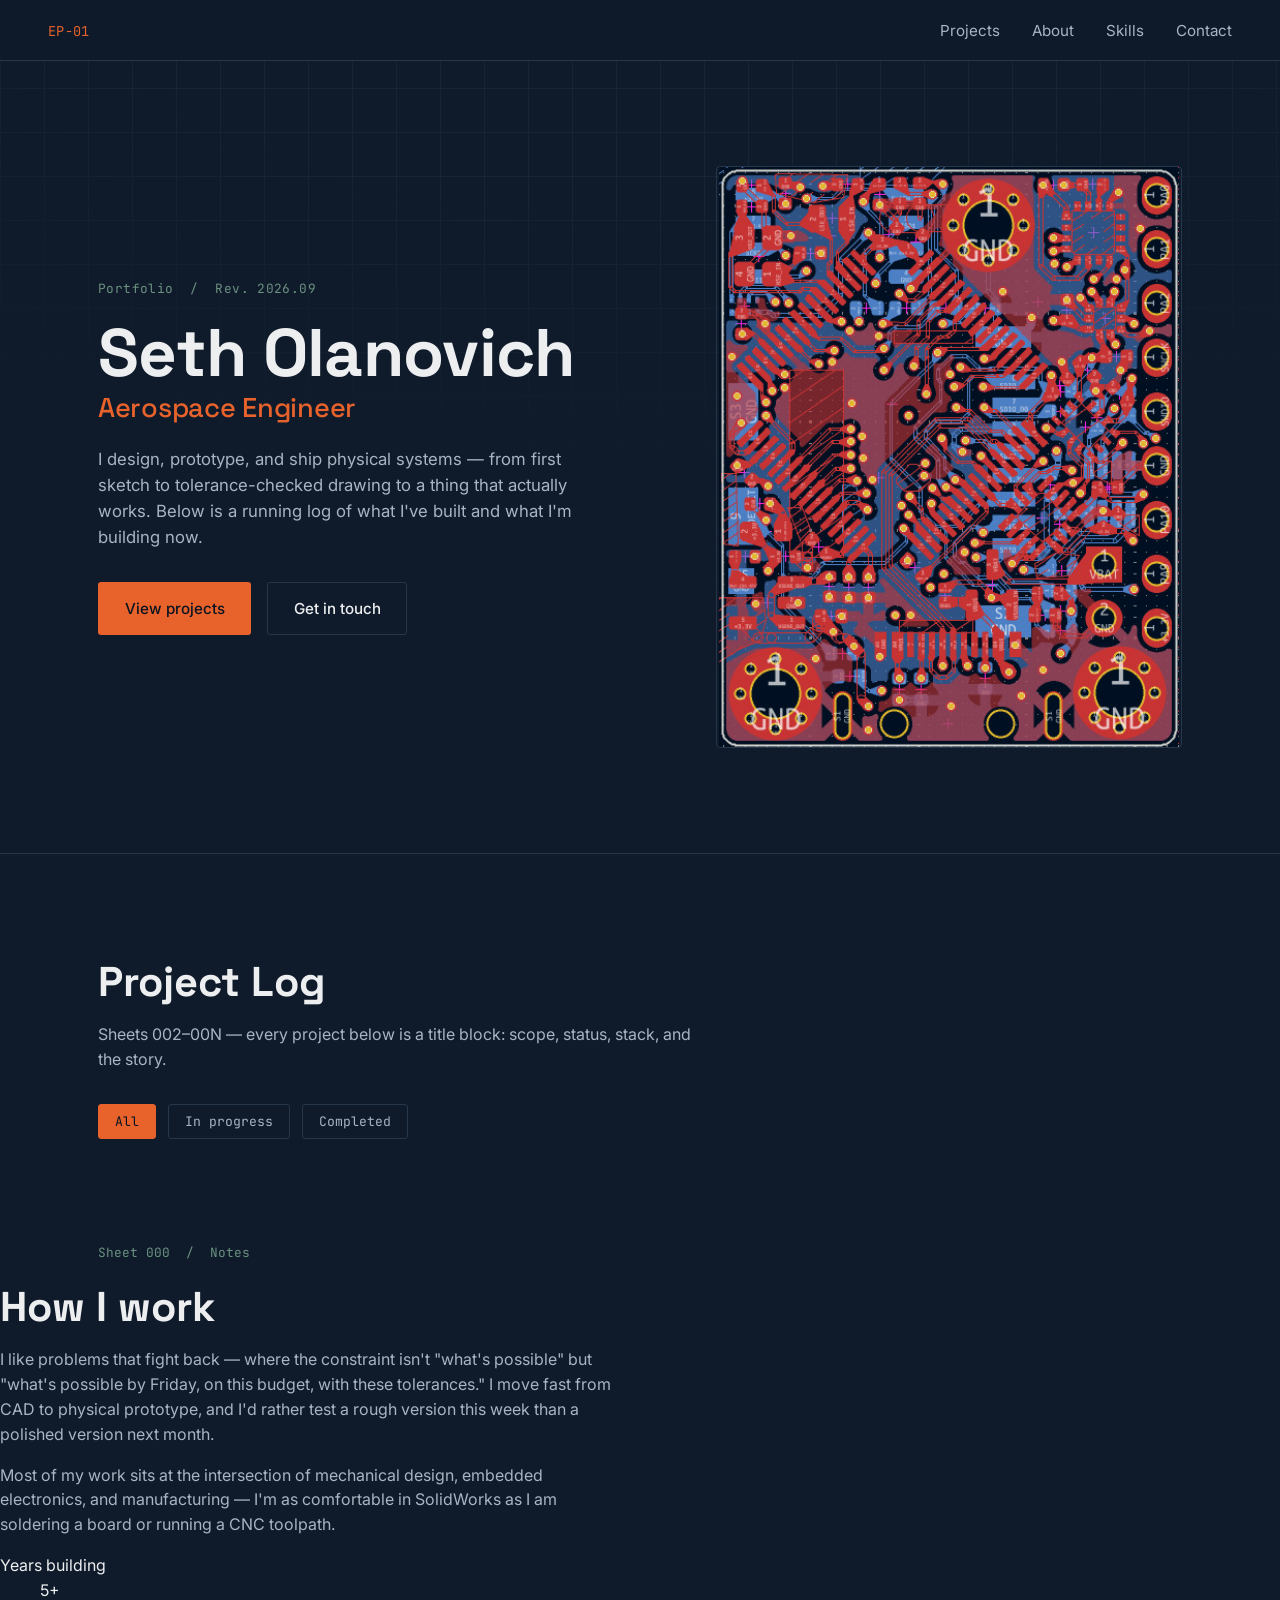
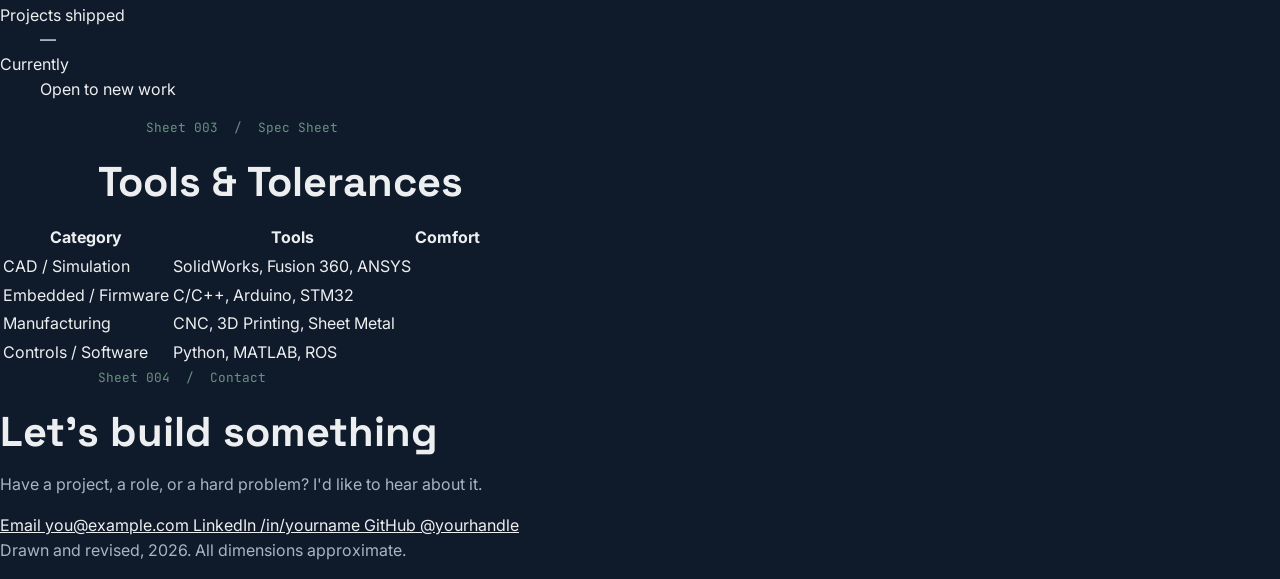
==== index.html @ 63fdc334 "added project pages added separate pages for projects to go into more detail" ====
<!DOCTYPE html>
<html lang="en">
<head>
<meta charset="UTF-8">
<meta name="viewport" content="width=device-width, initial-scale=1.0">
<title>Sheet 001 — Engineering Portfolio</title>
<link rel="preconnect" href="https://fonts.googleapis.com">
<link rel="preconnect" href="https://fonts.gstatic.com" crossorigin>
<link href="https://fonts.googleapis.com/css2?family=Space+Grotesk:wght@400;500;600;700&family=Inter:wght@400;500;600&family=JetBrains+Mono:wght@400;500&display=swap" rel="stylesheet">
<link rel="stylesheet" href="style.css">
</head>
<body>

<!-- Blueprint grid background -->
<div class="grid-bg" aria-hidden="true"></div>

<!-- ============ NAV ============ -->
<nav class="nav">
  <div class="nav-mark">
    <span class="nav-mark-code">EP&#8209;01</span>
  </div>
  <ul class="nav-links">
    <li><a href="#work">Projects</a></li>
    <li><a href="#about">About</a></li>
    <li><a href="#specs">Skills</a></li>
    <li><a href="#contact">Contact</a></li>
  </ul>
  <button class="nav-toggle" id="navToggle" aria-label="Toggle menu" aria-expanded="false">
    <span></span><span></span><span></span>
  </button>
</nav>

<!-- ============ HERO ============ -->
<header class="hero">
  <div class="hero-inner">
    <p class="hero-eyebrow">Portfolio &nbsp;/&nbsp; Rev. 2026.09</p>
    <h1 class="hero-title">
      <span class="line" data-name-line>Seth Olanovich</span>
      <span class="line hero-sub" data-role-line>Aerospace Engineer</span>
    </h1>
    <p class="hero-desc">
      I design, prototype, and ship physical systems — from first sketch
      to tolerance-checked drawing to a thing that actually works.
      Below is a running log of what I've built and what I'm building now.
    </p>
    <div class="hero-actions">
      <a href="#work" class="btn btn-primary">View projects</a>
      <a href="#contact" class="btn btn-ghost">Get in touch</a>
    </div>
  </div>

 <div class="hero-drawing">
  <img src="images/FirmLayout.jpg" alt="Your Name" class="hero-photo">
</div>
</header>

<!-- ============ PROJECTS ============ -->
<section class="work" id="work">
  <div class="section-head">
    <h2 class="section-title">Project Log</h2>
    <p class="section-sub">Sheets 002&ndash;00N &mdash; every project below is a title block: scope, status, stack, and the story.</p>
  </div>

  <div class="filter-row" role="tablist" aria-label="Filter projects">
    <button class="filter-btn is-active" data-filter="all" role="tab" aria-selected="true">All</button>
    <button class="filter-btn" data-filter="current" role="tab" aria-selected="false">In progress</button>
    <button class="filter-btn" data-filter="past" role="tab" aria-selected="false">Completed</button>
  </div>

  <div class="project-grid" id="projectGrid">
    <!-- Project cards are injected by script.js from the PROJECTS data array -->
  </div>
</section>

<!-- ============ ABOUT ============ -->
<section class="about" id="about">
  <div class="about-grid">
    <div class="about-copy">
      <p class="section-eyebrow">Sheet 000 &nbsp;/&nbsp; Notes</p>
      <h2 class="section-title">How I work</h2>
      <p>
        I like problems that fight back — where the constraint isn't
        "what's possible" but "what's possible by Friday, on this budget,
        with these tolerances." I move fast from CAD to physical prototype,
        and I'd rather test a rough version this week than a polished
        version next month.
      </p>
      <p>
        Most of my work sits at the intersection of mechanical design,
        embedded electronics, and manufacturing — I'm as comfortable in
        SolidWorks as I am soldering a board or running a CNC toolpath.
      </p>
    </div>
    <dl class="about-stats">
      <div class="stat">
        <dt>Years building</dt>
        <dd id="statYears">5+</dd>
      </div>
      <div class="stat">
        <dt>Projects shipped</dt>
        <dd id="statProjects">—</dd>
      </div>
      <div class="stat">
        <dt>Currently</dt>
        <dd>Open to new work</dd>
      </div>
    </dl>
  </div>
</section>

<!-- ============ SKILLS / SPEC SHEET ============ -->
<section class="specs" id="specs">
  <div class="section-head">
    <p class="section-eyebrow">Sheet 003 &nbsp;/&nbsp; Spec Sheet</p>
    <h2 class="section-title">Tools &amp; Tolerances</h2>
  </div>

  <table class="spec-table">
    <thead>
      <tr>
        <th>Category</th>
        <th>Tools</th>
        <th>Comfort</th>
      </tr>
    </thead>
    <tbody>
      <tr>
        <td>CAD / Simulation</td>
        <td>SolidWorks, Fusion 360, ANSYS</td>
        <td><span class="bar" style="--pct:90%"></span></td>
      </tr>
      <tr>
        <td>Embedded / Firmware</td>
        <td>C/C++, Arduino, STM32</td>
        <td><span class="bar" style="--pct:75%"></span></td>
      </tr>
      <tr>
        <td>Manufacturing</td>
        <td>CNC, 3D Printing, Sheet Metal</td>
        <td><span class="bar" style="--pct:85%"></span></td>
      </tr>
      <tr>
        <td>Controls / Software</td>
        <td>Python, MATLAB, ROS</td>
        <td><span class="bar" style="--pct:70%"></span></td>
      </tr>
    </tbody>
  </table>
</section>

<!-- ============ CONTACT ============ -->
<section class="contact" id="contact">
  <div class="contact-inner">
    <p class="section-eyebrow">Sheet 004 &nbsp;/&nbsp; Contact</p>
    <h2 class="section-title">Let's build something</h2>
    <p class="contact-desc">
      Have a project, a role, or a hard problem? I'd like to hear about it.
    </p>
    <div class="contact-links">
      <a href="mailto:you@example.com" class="contact-link">
        <span class="contact-label">Email</span>
        <span class="contact-value">you@example.com</span>
      </a>
      <a href="https://linkedin.com" class="contact-link" target="_blank" rel="noopener">
        <span class="contact-label">LinkedIn</span>
        <span class="contact-value">/in/yourname</span>
      </a>
      <a href="https://github.com" class="contact-link" target="_blank" rel="noopener">
        <span class="contact-label">GitHub</span>
        <span class="contact-value">@yourhandle</span>
      </a>
    </div>
  </div>
</section>

<footer class="footer">
  <p>Drawn and revised, 2026. All dimensions approximate.</p>
</footer>

<script src="projects-data.js"></script>
<script src="script.js"></script>
</body>
</html>
---- style.css ----
/* ==========================================================
   TOKENS
   ========================================================== */
:root {
  --navy:        #0F1B2B;
  --navy-deep:   #0A1420;
  --paper:       #E8E4D9;
  --grid-line:   #26374C;
  --orange:      #E8622C;
  --sage:        #6B9080;
  --text-hi:     #EDEEF0;
  --text-mid:    #A9B4C2;
  --text-on-paper: #1B2430;

  --font-display: 'Space Grotesk', sans-serif;
  --font-body:    'Inter', sans-serif;
  --font-mono:    'JetBrains Mono', monospace;

  --max-width: 1180px;
  --gutter: clamp(1.25rem, 4vw, 3rem);
}

* { box-sizing: border-box; }
html { scroll-behavior: smooth; }

@media (prefers-reduced-motion: reduce) {
  html { scroll-behavior: auto; }
  * { animation-duration: 0.01ms !important; transition-duration: 0.01ms !important; }
}

body {
  margin: 0;
  background: var(--navy);
  color: var(--text-hi);
  font-family: var(--font-body);
  line-height: 1.55;
  -webkit-font-smoothing: antialiased;
}

h1, h2, h3 { font-family: var(--font-display); margin: 0; }
p { margin: 0 0 1em; color: var(--text-mid); max-width: 62ch; }
a { color: inherit; }

/* ==========================================================
   BLUEPRINT GRID BACKGROUND
   ========================================================== */
.grid-bg {
  position: fixed;
  inset: 0;
  z-index: -1;
  background-image:
    linear-gradient(var(--grid-line) 1px, transparent 1px),
    linear-gradient(90deg, var(--grid-line) 1px, transparent 1px);
  background-size: 44px 44px;
  opacity: 0.35;
  mask-image: radial-gradient(ellipse 100% 60% at 50% 0%, black 40%, transparent 90%);
}

/* ==========================================================
   NAV
   ========================================================== */
.nav {
  position: sticky;
  top: 0;
  z-index: 50;
  display: flex;
  align-items: center;
  justify-content: space-between;
  padding: 1.1rem var(--gutter);
  background: rgba(15, 27, 43, 0.82);
  backdrop-filter: blur(10px);
  border-bottom: 1px solid var(--grid-line);
}

.nav-mark-code {
  font-family: var(--font-mono);
  font-size: 0.85rem;
  color: var(--orange);
  letter-spacing: 0.02em;
}

.nav-links {
  display: flex;
  gap: 2rem;
  list-style: none;
  margin: 0;
  padding: 0;
}

.nav-links a {
  text-decoration: none;
  font-size: 0.95rem;
  color: var(--text-mid);
  transition: color 0.2s ease;
  position: relative;
}
.nav-links a:hover,
.nav-links a:focus-visible { color: var(--text-hi); }
.nav-links a::after {
  content: "";
  position: absolute;
  left: 0; bottom: -4px;
  width: 0; height: 1px;
  background: var(--orange);
  transition: width 0.25s ease;
}
.nav-links a:hover::after { width: 100%; }

.nav-toggle {
  display: none;
  flex-direction: column;
  gap: 5px;
  background: none;
  border: none;
  cursor: pointer;
  padding: 4px;
}
.nav-toggle span {
  width: 22px; height: 2px;
  background: var(--text-hi);
}

/* ==========================================================
   HERO
   ========================================================== */
.hero {
  display: grid;
  grid-template-columns: 1.1fr 0.9fr;
  align-items: center;
  gap: var(--gutter);
  padding: clamp(3rem, 8vw, 6rem) var(--gutter);
  max-width: var(--max-width);
  margin: 0 auto;
  min-height: 88vh;
}

.hero-eyebrow {
  font-family: var(--font-mono);
  font-size: 0.8rem;
  color: var(--sage);
  margin-bottom: 1.25rem;
  letter-spacing: 0.03em;
}

.hero-title {
  display: flex;
  flex-direction: column;
  gap: 0.4rem;
  margin-bottom: 1.5rem;
}
.hero-title .line {
  font-size: clamp(2.4rem, 6vw, 4.2rem);
  font-weight: 700;
  line-height: 1.02;
  letter-spacing: -0.01em;
}
.hero-sub {
  font-size: clamp(1.2rem, 2.6vw, 1.7rem) !important;
  font-weight: 500 !important;
  color: var(--orange);
}

.hero-desc { font-size: 1.05rem; max-width: 46ch; }

.hero-actions {
  display: flex;
  gap: 1rem;
  margin-top: 2rem;
  flex-wrap: wrap;
}

.btn {
  display: inline-flex;
  align-items: center;
  padding: 0.85rem 1.6rem;
  border-radius: 3px;
  font-size: 0.95rem;
  font-weight: 500;
  text-decoration: none;
  border: 1px solid transparent;
  transition: transform 0.15s ease, background 0.2s ease, border-color 0.2s ease;
}
.btn:hover { transform: translateY(-2px); }
.btn-primary {
  background: var(--orange);
  color: var(--navy-deep);
}
.btn-primary:hover { background: #f37546; }
.btn-ghost {
  border-color: var(--grid-line);
  color: var(--text-hi);
}
.btn-ghost:hover { border-color: var(--orange); }

.hero-drawing { display: flex; justify-content: center; }
.hero-drawing svg { width: 100%; max-width: 420px; height: auto; }

.svg-label {
  font-family: var(--font-mono);
  font-size: 10px;
  fill: var(--text-mid);
  letter-spacing: 0.05em;
}

.hero-photo {
  width: 100%;
  max-width: 500px;
  aspect-ratio: 4 / 5;
  object-fit: contain;
  border-radius: 4px;
  border: 1px solid var(--grid-line);
}

/* ==========================================================
   SECTION HEADS (shared)
   ========================================================== */
.section-head, .section-eyebrow {
  max-width: var(--max-width);
  margin: 0 auto;
  padding: 0 var(--gutter);
}
.section-eyebrow {
  font-family: var(--font-mono);
  font-size: 0.8rem;
  color: var(--sage);
  display: block;
  margin-bottom: 0.75rem;
}
.section-title {
  font-size: clamp(1.8rem, 4vw, 2.6rem);
  margin-bottom: 0.5rem;
}
.section-sub { max-width: 60ch; }

/* ==========================================================
   PROJECTS
   ========================================================== */
.work {
  padding: 6rem 0 4rem;
  border-top: 1px solid var(--grid-line);
}

.filter-row {
  max-width: var(--max-width);
  margin: 2rem auto 0;
  padding: 0 var(--gutter);
  display: flex;
  gap: 0.75rem;
}
.filter-btn {
  font-family: var(--font-mono);
  font-size: 0.82rem;
  background: transparent;
  border: 1px solid var(--grid-line);
  color: var(--text-mid);
  padding: 0.5rem 1rem;
  border-radius: 3px;
  cursor: pointer;
  transition: all 0.2s ease;
}
.filter-btn:hover { border-color: var(--orange); color: var(--text-hi); }
.filter-btn.is-active {
  background: var(--orange);
  border-color: var(--orange);
  color: var(--navy-deep);
}

.project-grid {
  max-width: var(--max-width);
  margin: 2.5rem auto 0;
  padding: 0 var(--gutter);
  display: grid;
  grid-template-columns: repeat(auto-fill, minmax(320px, 1fr));
  gap: 1.5rem;
}

.project-card {
  background: var(--paper);
  color: var(--text-on-paper);
  border-radius: 4px;
  overflow: hidden;
  cursor: pointer;
  border: 1px solid #cfc9b8;
  transition: transform 0.2s ease, box-shadow
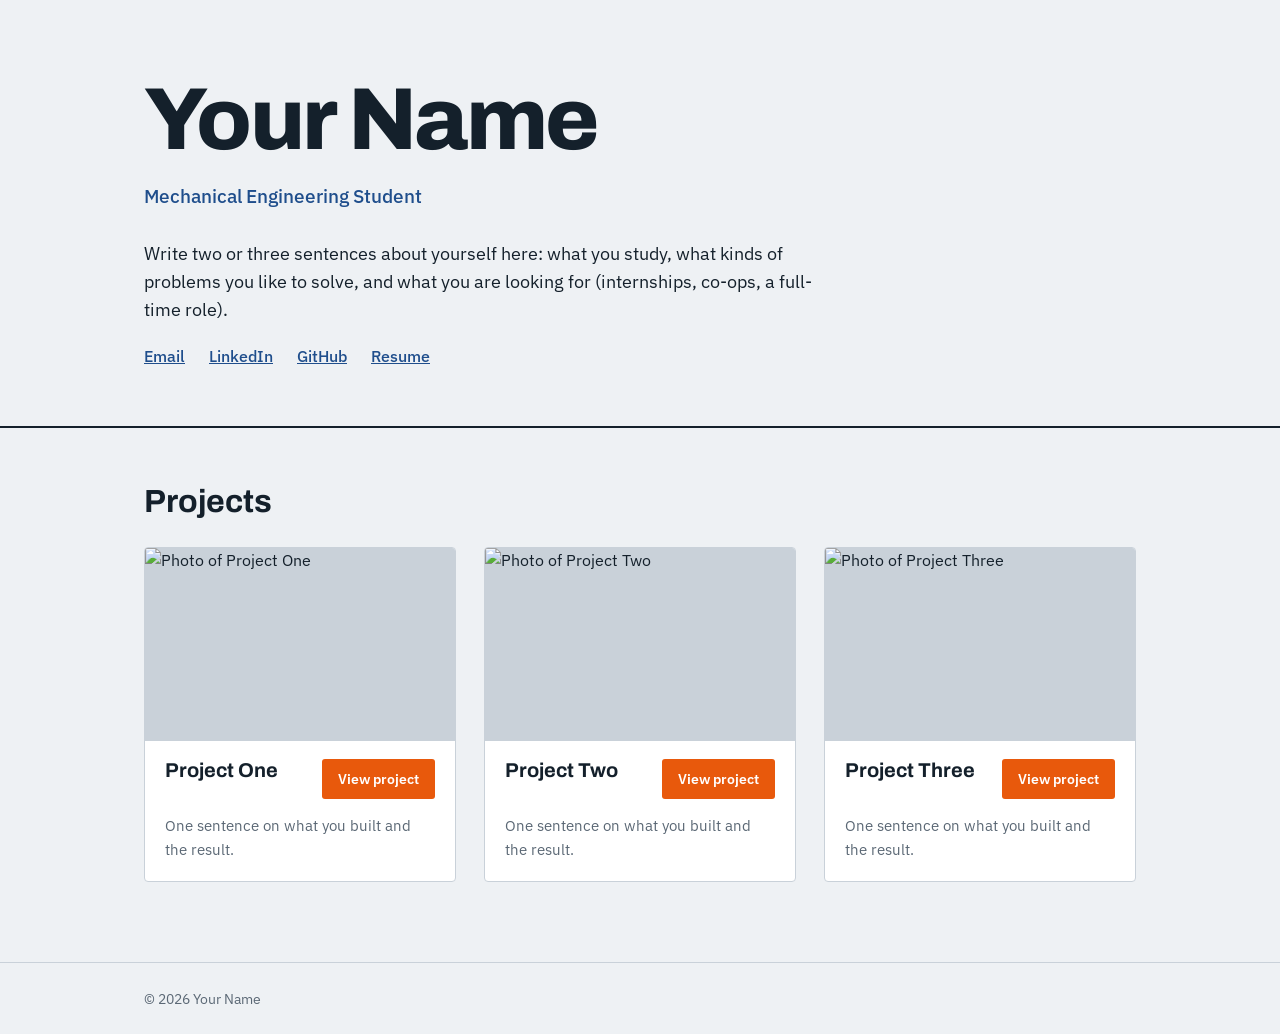
==== commit f0644b3e: "New Format new design to better display and focus on projects" ====
--- a/index.html
+++ b/index.html
@@ -1,183 +1,84 @@
 <!DOCTYPE html>
 <html lang="en">
 <head>
-<meta charset="UTF-8">
-<meta name="viewport" content="width=device-width, initial-scale=1.0">
-<title>Sheet 001 — Engineering Portfolio</title>
-<link rel="preconnect" href="https://fonts.googleapis.com">
-<link rel="preconnect" href="https://fonts.gstatic.com" crossorigin>
-<link href="https://fonts.googleapis.com/css2?family=Space+Grotesk:wght@400;500;600;700&family=Inter:wght@400;500;600&family=JetBrains+Mono:wght@400;500&display=swap" rel="stylesheet">
-<link rel="stylesheet" href="style.css">
+  <meta charset="utf-8">
+  <meta name="viewport" content="width=device-width, initial-scale=1">
+  <title>Your Name | Engineering Portfolio</title>
+  <link rel="preconnect" href="https://fonts.googleapis.com">
+  <link rel="preconnect" href="https://fonts.gstatic.com" crossorigin>
+  <link href="https://fonts.googleapis.com/css2?family=Archivo:wght@500;800&family=IBM+Plex+Sans:wght@400;500;600&display=swap" rel="stylesheet">
+  <link rel="stylesheet" href="style.css">
 </head>
 <body>
 
-<!-- Blueprint grid background -->
-<div class="grid-bg" aria-hidden="true"></div>
+  <header class="hero">
+    <div class="wrap">
+      <!-- 1. YOUR NAME -->
+      <h1>Your Name</h1>
+      <div class="role">Mechanical Engineering Student</div>
 
-<!-- ============ NAV ============ -->
-<nav class="nav">
-  <div class="nav-mark">
-    <span class="nav-mark-code">EP&#8209;01</span>
-  </div>
-  <ul class="nav-links">
-    <li><a href="#work">Projects</a></li>
-    <li><a href="#about">About</a></li>
-    <li><a href="#specs">Skills</a></li>
-    <li><a href="#contact">Contact</a></li>
-  </ul>
-  <button class="nav-toggle" id="navToggle" aria-label="Toggle menu" aria-expanded="false">
-    <span></span><span></span><span></span>
-  </button>
-</nav>
+      <!-- 2. ABOUT YOU -->
+      <p>
+        Write two or three sentences about yourself here: what you study, what
+        kinds of problems you like to solve, and what you are looking for
+        (internships, co-ops, a full-time role).
+      </p>
+      <div class="links">
+        <a href="mailto:you@example.com">Email</a>
+        <a href="https://www.linkedin.com/in/your-profile">LinkedIn</a>
+        <a href="https://github.com/your-username">GitHub</a>
+        <a href="resume.pdf">Resume</a>
+      </div>
+    </div>
+  </header>
 
-<!-- ============ HERO ============ -->
-<header class="hero">
-  <div class="hero-inner">
-    <p class="hero-eyebrow">Portfolio &nbsp;/&nbsp; Rev. 2026.09</p>
-    <h1 class="hero-title">
-      <span class="line" data-name-line>Seth Olanovich</span>
-      <span class="line hero-sub" data-role-line>Aerospace Engineer</span>
-    </h1>
-    <p class="hero-desc">
-      I design, prototype, and ship physical systems — from first sketch
-      to tolerance-checked drawing to a thing that actually works.
-      Below is a running log of what I've built and what I'm building now.
-    </p>
-    <div class="hero-actions">
-      <a href="#work" class="btn btn-primary">View projects</a>
-      <a href="#contact" class="btn btn-ghost">Get in touch</a>
+  <!-- 3. PROJECTS -->
+  <main class="projects">
+    <div class="wrap">
+      <h2>Projects</h2>
+      <div class="grid">
+
+        <!-- PROJECT CARD: copy this whole <article> block to add another project -->
+        <article class="card">
+          <img src="images/project-1.jpg" alt="Photo of Project One">
+          <div class="card-body">
+            <div class="card-top">
+              <h3>Project One</h3>
+              <a class="btn" href="projects/project-1.html">View project</a>
+            </div>
+            <p>One sentence on what you built and the result.</p>
+          </div>
+        </article>
+
+        <article class="card">
+          <img src="images/project-2.jpg" alt="Photo of Project Two">
+          <div class="card-body">
+            <div class="card-top">
+              <h3>Project Two</h3>
+              <a class="btn" href="projects/project-2.html">View project</a>
+            </div>
+            <p>One sentence on what you built and the result.</p>
+          </div>
+        </article>
+
+        <article class="card">
+          <img src="images/project-3.jpg" alt="Photo of Project Three">
+          <div class="card-body">
+            <div class="card-top">
+              <h3>Project Three</h3>
+              <a class="btn" href="projects/project-3.html">View project</a>
+            </div>
+            <p>One sentence on what you built and the result.</p>
+          </div>
+        </article>
+
+      </div>
     </div>
-  </div>
+  </main>
 
- <div class="hero-drawing">
-  <img src="images/FirmLayout.jpg" alt="Your Name" class="hero-photo">
-</div>
-</header>
+  <footer>
+    <div class="wrap">&copy; 2026 Your Name</div>
+  </footer>
 
-<!-- ============ PROJECTS ============ -->
-<section class="work" id="work">
-  <div class="section-head">
-    <h2 class="section-title">Project Log</h2>
-    <p class="section-sub">Sheets 002&ndash;00N &mdash; every project below is a title block: scope, status, stack, and the story.</p>
-  </div>
-
-  <div class="filter-row" role="tablist" aria-label="Filter projects">
-    <button class="filter-btn is-active" data-filter="all" role="tab" aria-selected="true">All</button>
-    <button class="filter-btn" data-filter="current" role="tab" aria-selected="false">In progress</button>
-    <button class="filter-btn" data-filter="past" role="tab" aria-selected="false">Completed</button>
-  </div>
-
-  <div class="project-grid" id="projectGrid">
-    <!-- Project cards are injected by script.js from the PROJECTS data array -->
-  </div>
-</section>
-
-<!-- ============ ABOUT ============ -->
-<section class="about" id="about">
-  <div class="about-grid">
-    <div class="about-copy">
-      <p class="section-eyebrow">Sheet 000 &nbsp;/&nbsp; Notes</p>
-      <h2 class="section-title">How I work</h2>
-      <p>
-        I like problems that fight back — where the constraint isn't
-        "what's possible" but "what's possible by Friday, on this budget,
-        with these tolerances." I move fast from CAD to physical prototype,
-        and I'd rather test a rough version this week than a polished
-        version next month.
-      </p>
-      <p>
-        Most of my work sits at the intersection of mechanical design,
-        embedded electronics, and manufacturing — I'm as comfortable in
-        SolidWorks as I am soldering a board or running a CNC toolpath.
-      </p>
-    </div>
-    <dl class="about-stats">
-      <div class="stat">
-        <dt>Years building</dt>
-        <dd id="statYears">5+</dd>
-      </div>
-      <div class="stat">
-        <dt>Projects shipped</dt>
-        <dd id="statProjects">—</dd>
-      </div>
-      <div class="stat">
-        <dt>Currently</dt>
-        <dd>Open to new work</dd>
-      </div>
-    </dl>
-  </div>
-</section>
-
-<!-- ============ SKILLS / SPEC SHEET ============ -->
-<section class="specs" id="specs">
-  <div class="section-head">
-    <p class="section-eyebrow">Sheet 003 &nbsp;/&nbsp; Spec Sheet</p>
-    <h2 class="section-title">Tools &amp; Tolerances</h2>
-  </div>
-
-  <table class="spec-table">
-    <thead>
-      <tr>
-        <th>Category</th>
-        <th>Tools</th>
-        <th>Comfort</th>
-      </tr>
-    </thead>
-    <tbody>
-      <tr>
-        <td>CAD / Simulation</td>
-        <td>SolidWorks, Fusion 360, ANSYS</td>
-        <td><span class="bar" style="--pct:90%"></span></td>
-      </tr>
-      <tr>
-        <td>Embedded / Firmware</td>
-        <td>C/C++, Arduino, STM32</td>
-        <td><span class="bar" style="--pct:75%"></span></td>
-      </tr>
-      <tr>
-        <td>Manufacturing</td>
-        <td>CNC, 3D Printing, Sheet Metal</td>
-        <td><span class="bar" style="--pct:85%"></span></td>
-      </tr>
-      <tr>
-        <td>Controls / Software</td>
-        <td>Python, MATLAB, ROS</td>
-        <td><span class="bar" style="--pct:70%"></span></td>
-      </tr>
-    </tbody>
-  </table>
-</section>
-
-<!-- ============ CONTACT ============ -->
-<section class="contact" id="contact">
-  <div class="contact-inner">
-    <p class="section-eyebrow">Sheet 004 &nbsp;/&nbsp; Contact</p>
-    <h2 class="section-title">Let's build something</h2>
-    <p class="contact-desc">
-      Have a project, a role, or a hard problem? I'd like to hear about it.
-    </p>
-    <div class="contact-links">
-      <a href="mailto:you@example.com" class="contact-link">
-        <span class="contact-label">Email</span>
-        <span class="contact-value">you@example.com</span>
-      </a>
-      <a href="https://linkedin.com" class="contact-link" target="_blank" rel="noopener">
-        <span class="contact-label">LinkedIn</span>
-        <span class="contact-value">/in/yourname</span>
-      </a>
-      <a href="https://github.com" class="contact-link" target="_blank" rel="noopener">
-        <span class="contact-label">GitHub</span>
-        <span class="contact-value">@yourhandle</span>
-      </a>
-    </div>
-  </div>
-</section>
-
-<footer class="footer">
-  <p>Drawn and revised, 2026. All dimensions approximate.</p>
-</footer>
-
-<script src="projects-data.js"></script>
-<script src="script.js"></script>
 </body>
-</html>+</html>
--- a/style.css
+++ b/style.css
@@ -1,284 +1,71 @@
-/* ==========================================================
-   TOKENS
-   ========================================================== */
 :root {
-  --navy:        #0F1B2B;
-  --navy-deep:   #0A1420;
-  --paper:       #E8E4D9;
-  --grid-line:   #26374C;
-  --orange:      #E8622C;
-  --sage:        #6B9080;
-  --text-hi:     #EDEEF0;
-  --text-mid:    #A9B4C2;
-  --text-on-paper: #1B2430;
-
-  --font-display: 'Space Grotesk', sans-serif;
-  --font-body:    'Inter', sans-serif;
-  --font-mono:    'JetBrains Mono', monospace;
-
-  --max-width: 1180px;
-  --gutter: clamp(1.25rem, 4vw, 3rem);
+  --paper: #eef1f4;
+  --ink: #14202b;
+  --muted: #5b6875;
+  --line: #c9d1d9;
+  --blue: #1f4e8c;
+  --accent: #e8590c;
+  --card: #ffffff;
 }
-
+@media (prefers-color-scheme: dark) {
+  :root {
+    --paper: #101820;
+    --ink: #e9eef3;
+    --muted: #9aa8b5;
+    --line: #2a3745;
+    --blue: #7fb0ee;
+    --card: #17222d;
+  }
+}
 * { box-sizing: border-box; }
-html { scroll-behavior: smooth; }
-
-@media (prefers-reduced-motion: reduce) {
-  html { scroll-behavior: auto; }
-  * { animation-duration: 0.01ms !important; transition-duration: 0.01ms !important; }
-}
-
 body {
   margin: 0;
-  background: var(--navy);
-  color: var(--text-hi);
-  font-family: var(--font-body);
-  line-height: 1.55;
-  -webkit-font-smoothing: antialiased;
+  background: var(--paper);
+  color: var(--ink);
+  font-family: "IBM Plex Sans", system-ui, sans-serif;
+  line-height: 1.6;
 }
+.wrap { max-width: 1040px; margin: 0 auto; padding: 0 24px; }
+h1, h2, h3 { font-family: "Archivo", "IBM Plex Sans", sans-serif; line-height: 1.1; margin: 0; }
 
-h1, h2, h3 { font-family: var(--font-display); margin: 0; }
-p { margin: 0 0 1em; color: var(--text-mid); max-width: 62ch; }
-a { color: inherit; }
+/* Header / hero */
+.hero { padding: 72px 0 56px; border-bottom: 2px solid var(--ink); }
+.hero h1 { font-size: clamp(2.8rem, 8vw, 5.5rem); font-weight: 800; letter-spacing: -0.03em; }
+.hero .role { color: var(--blue); font-size: 1.2rem; font-weight: 500; margin: 12px 0 28px; }
+.hero p { max-width: 62ch; font-size: 1.1rem; margin: 0 0 20px; }
+.links a { color: var(--blue); margin-right: 20px; font-weight: 500; }
 
-/* ==========================================================
-   BLUEPRINT GRID BACKGROUND
-   ========================================================== */
-.grid-bg {
-  position: fixed;
-  inset: 0;
-  z-index: -1;
-  background-image:
-    linear-gradient(var(--grid-line) 1px, transparent 1px),
-    linear-gradient(90deg, var(--grid-line) 1px, transparent 1px);
-  background-size: 44px 44px;
-  opacity: 0.35;
-  mask-image: radial-gradient(ellipse 100% 60% at 50% 0%, black 40%, transparent 90%);
-}
-
-/* ==========================================================
-   NAV
-   ========================================================== */
-.nav {
-  position: sticky;
-  top: 0;
-  z-index: 50;
-  display: flex;
-  align-items: center;
-  justify-content: space-between;
-  padding: 1.1rem var(--gutter);
-  background: rgba(15, 27, 43, 0.82);
-  backdrop-filter: blur(10px);
-  border-bottom: 1px solid var(--grid-line);
-}
-
-.nav-mark-code {
-  font-family: var(--font-mono);
-  font-size: 0.85rem;
-  color: var(--orange);
-  letter-spacing: 0.02em;
-}
-
-.nav-links {
-  display: flex;
-  gap: 2rem;
-  list-style: none;
-  margin: 0;
-  padding: 0;
-}
-
-.nav-links a {
-  text-decoration: none;
-  font-size: 0.95rem;
-  color: var(--text-mid);
-  transition: color 0.2s ease;
-  position: relative;
-}
-.nav-links a:hover,
-.nav-links a:focus-visible { color: var(--text-hi); }
-.nav-links a::after {
-  content: "";
-  position: absolute;
-  left: 0; bottom: -4px;
-  width: 0; height: 1px;
-  background: var(--orange);
-  transition: width 0.25s ease;
-}
-.nav-links a:hover::after { width: 100%; }
-
-.nav-toggle {
-  display: none;
-  flex-direction: column;
-  gap: 5px;
-  background: none;
-  border: none;
-  cursor: pointer;
-  padding: 4px;
-}
-.nav-toggle span {
-  width: 22px; height: 2px;
-  background: var(--text-hi);
-}
-
-/* ==========================================================
-   HERO
-   ========================================================== */
-.hero {
-  display: grid;
-  grid-template-columns: 1.1fr 0.9fr;
-  align-items: center;
-  gap: var(--gutter);
-  padding: clamp(3rem, 8vw, 6rem) var(--gutter);
-  max-width: var(--max-width);
-  margin: 0 auto;
-  min-height: 88vh;
-}
-
-.hero-eyebrow {
-  font-family: var(--font-mono);
-  font-size: 0.8rem;
-  color: var(--sage);
-  margin-bottom: 1.25rem;
-  letter-spacing: 0.03em;
-}
-
-.hero-title {
-  display: flex;
-  flex-direction: column;
-  gap: 0.4rem;
-  margin-bottom: 1.5rem;
-}
-.hero-title .line {
-  font-size: clamp(2.4rem, 6vw, 4.2rem);
-  font-weight: 700;
-  line-height: 1.02;
-  letter-spacing: -0.01em;
-}
-.hero-sub {
-  font-size: clamp(1.2rem, 2.6vw, 1.7rem) !important;
-  font-weight: 500 !important;
-  color: var(--orange);
-}
-
-.hero-desc { font-size: 1.05rem; max-width: 46ch; }
-
-.hero-actions {
-  display: flex;
-  gap: 1rem;
-  margin-top: 2rem;
-  flex-wrap: wrap;
-}
+/* Projects */
+.projects { padding: 56px 0 80px; }
+.projects h2 { font-size: 2rem; margin-bottom: 28px; }
+.grid { display: grid; grid-template-columns: repeat(auto-fill, minmax(300px, 1fr)); gap: 28px; }
+.card { background: var(--card); border: 1px solid var(--line); border-radius: 4px; overflow: hidden; display: flex; flex-direction: column; }
+.card img { width: 100%; aspect-ratio: 16 / 10; object-fit: cover; display: block; background: var(--line); }
+.card-body { padding: 18px 20px 20px; display: flex; flex-direction: column; gap: 14px; flex: 1; }
+.card-top { display: flex; justify-content: space-between; align-items: flex-start; gap: 12px; }
+.card h3 { font-size: 1.25rem; }
+.card p { margin: 0; color: var(--muted); font-size: 0.95rem; }
 
 .btn {
-  display: inline-flex;
-  align-items: center;
-  padding: 0.85rem 1.6rem;
+  display: inline-block;
+  background: var(--accent);
+  color: #fff;
+  padding: 8px 16px;
   border-radius: 3px;
-  font-size: 0.95rem;
-  font-weight: 500;
+  font-weight: 600;
+  font-size: 0.9rem;
   text-decoration: none;
-  border: 1px solid transparent;
-  transition: transform 0.15s ease, background 0.2s ease, border-color 0.2s ease;
+  white-space: nowrap;
 }
-.btn:hover { transform: translateY(-2px); }
-.btn-primary {
-  background: var(--orange);
-  color: var(--navy-deep);
-}
-.btn-primary:hover { background: #f37546; }
-.btn-ghost {
-  border-color: var(--grid-line);
-  color: var(--text-hi);
-}
-.btn-ghost:hover { border-color: var(--orange); }
+.btn:hover { filter: brightness(1.1); }
+a:focus-visible, .btn:focus-visible { outline: 3px solid var(--blue); outline-offset: 3px; }
 
-.hero-drawing { display: flex; justify-content: center; }
-.hero-drawing svg { width: 100%; max-width: 420px; height: auto; }
+/* Project page */
+.project-page { padding: 48px 0 80px; }
+.project-page .back { color: var(--blue); font-weight: 500; }
+.project-page h1 { font-size: clamp(2rem, 5vw, 3.2rem); margin: 20px 0 12px; }
+.project-page .hero-img { width: 100%; border-radius: 4px; margin: 24px 0; background: var(--line); }
+.project-page h2 { font-size: 1.4rem; margin: 32px 0 8px; }
+.project-page p, .project-page li { max-width: 70ch; }
 
-.svg-label {
-  font-family: var(--font-mono);
-  font-size: 10px;
-  fill: var(--text-mid);
-  letter-spacing: 0.05em;
-}
-
-.hero-photo {
-  width: 100%;
-  max-width: 500px;
-  aspect-ratio: 4 / 5;
-  object-fit: contain;
-  border-radius: 4px;
-  border: 1px solid var(--grid-line);
-}
-
-/* ==========================================================
-   SECTION HEADS (shared)
-   ========================================================== */
-.section-head, .section-eyebrow {
-  max-width: var(--max-width);
-  margin: 0 auto;
-  padding: 0 var(--gutter);
-}
-.section-eyebrow {
-  font-family: var(--font-mono);
-  font-size: 0.8rem;
-  color: var(--sage);
-  display: block;
-  margin-bottom: 0.75rem;
-}
-.section-title {
-  font-size: clamp(1.8rem, 4vw, 2.6rem);
-  margin-bottom: 0.5rem;
-}
-.section-sub { max-width: 60ch; }
-
-/* ==========================================================
-   PROJECTS
-   ========================================================== */
-.work {
-  padding: 6rem 0 4rem;
-  border-top: 1px solid var(--grid-line);
-}
-
-.filter-row {
-  max-width: var(--max-width);
-  margin: 2rem auto 0;
-  padding: 0 var(--gutter);
-  display: flex;
-  gap: 0.75rem;
-}
-.filter-btn {
-  font-family: var(--font-mono);
-  font-size: 0.82rem;
-  background: transparent;
-  border: 1px solid var(--grid-line);
-  color: var(--text-mid);
-  padding: 0.5rem 1rem;
-  border-radius: 3px;
-  cursor: pointer;
-  transition: all 0.2s ease;
-}
-.filter-btn:hover { border-color: var(--orange); color: var(--text-hi); }
-.filter-btn.is-active {
-  background: var(--orange);
-  border-color: var(--orange);
-  color: var(--navy-deep);
-}
-
-.project-grid {
-  max-width: var(--max-width);
-  margin: 2.5rem auto 0;
-  padding: 0 var(--gutter);
-  display: grid;
-  grid-template-columns: repeat(auto-fill, minmax(320px, 1fr));
-  gap: 1.5rem;
-}
-
-.project-card {
-  background: var(--paper);
-  color: var(--text-on-paper);
-  border-radius: 4px;
-  overflow: hidden;
-  cursor: pointer;
-  border: 1px solid #cfc9b8;
-  transition: transform 0.2s ease, box-shadow+footer { border-top: 1px solid var(--line); padding: 24px 0; color: var(--muted); font-size: 0.9rem; }
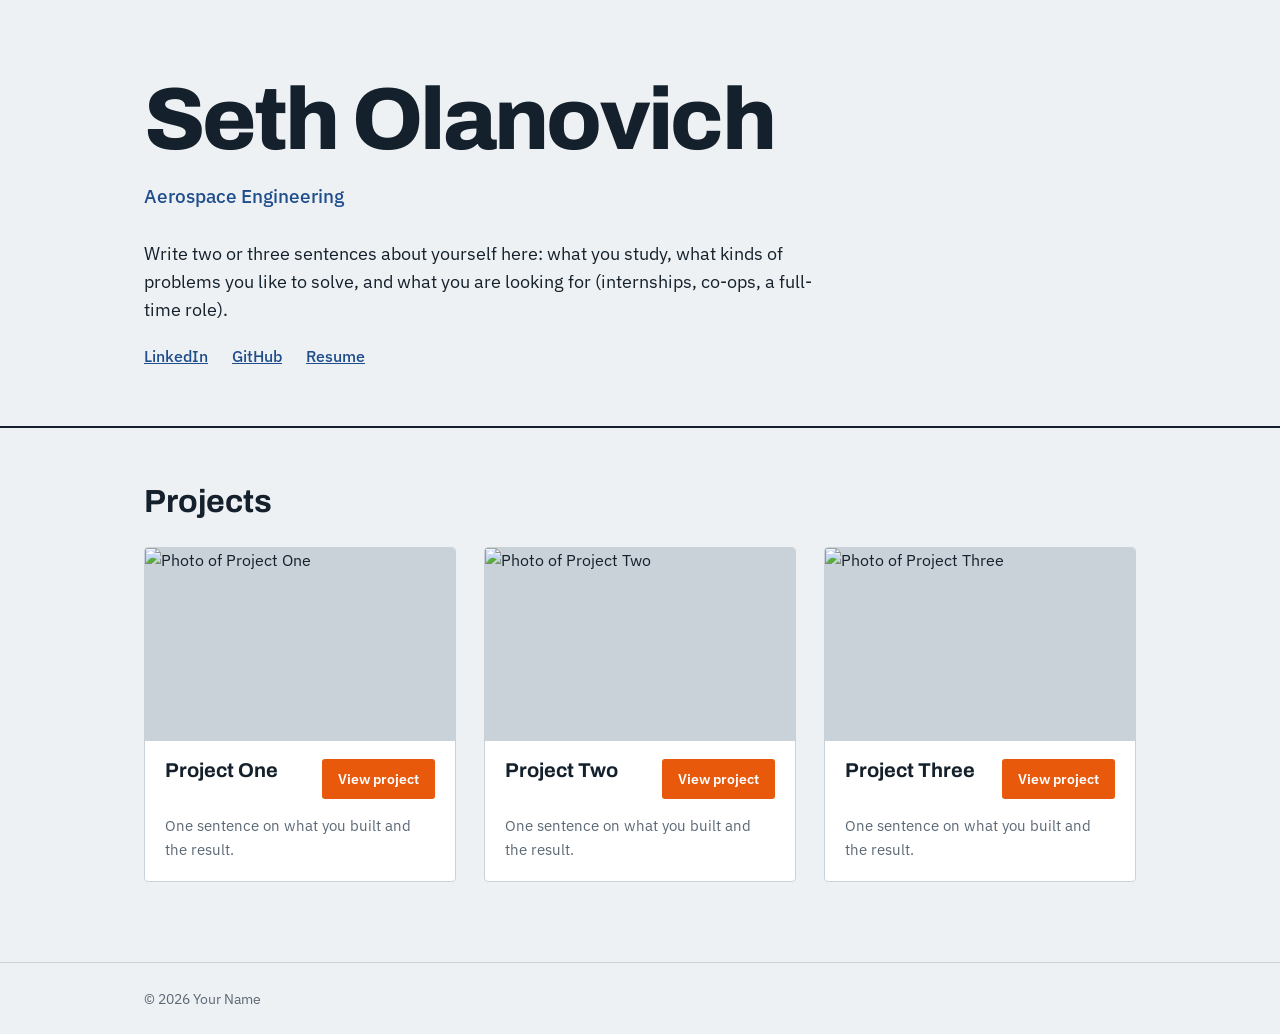
==== commit bf29da9d: "updated info" ====
--- a/index.html
+++ b/index.html
@@ -14,8 +14,8 @@
   <header class="hero">
     <div class="wrap">
       <!-- 1. YOUR NAME -->
-      <h1>Your Name</h1>
-      <div class="role">Mechanical Engineering Student</div>
+      <h1>Seth Olanovich</h1>
+      <div class="role">Aerospace Engineering</div>
 
       <!-- 2. ABOUT YOU -->
       <p>
@@ -24,9 +24,8 @@
         (internships, co-ops, a full-time role).
       </p>
       <div class="links">
-        <a href="mailto:you@example.com">Email</a>
-        <a href="https://www.linkedin.com/in/your-profile">LinkedIn</a>
-        <a href="https://github.com/your-username">GitHub</a>
+        <a href="https://www.linkedin.com/in/seth-olanovich-65327b2b5/">LinkedIn</a>
+        <a href="https://github.com/scolanov">GitHub</a>
         <a href="resume.pdf">Resume</a>
       </div>
     </div>
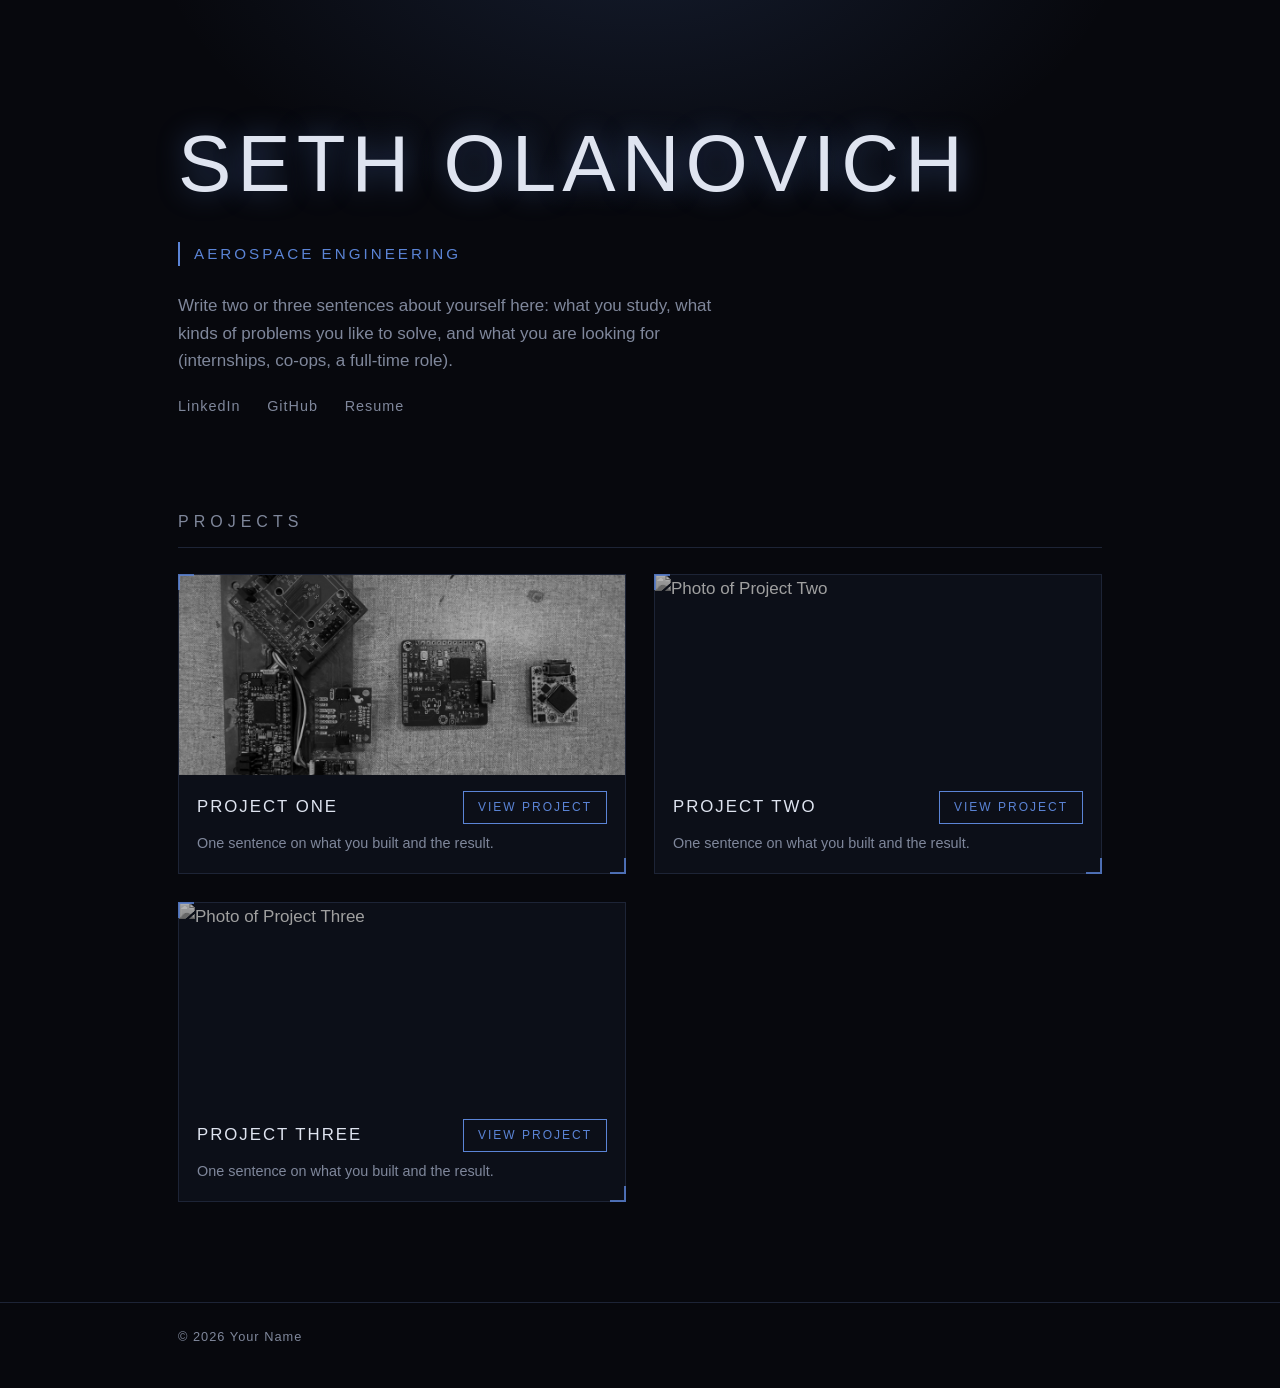
==== commit 7fd27749: "project 1 photo" ====
--- a/index.html
+++ b/index.html
@@ -39,11 +39,11 @@
 
         <!-- PROJECT CARD: copy this whole <article> block to add another project -->
         <article class="card">
-          <img src="images/project-1.jpg" alt="Photo of Project One">
+          <img src="images/all-firms.jpeg" alt="Photo of Project One">
           <div class="card-body">
             <div class="card-top">
               <h3>Project One</h3>
-              <a class="btn" href="projects/project-1.html">View project</a>
+              <a class="btn" href="Projects/project-1.html">View project</a>
             </div>
             <p>One sentence on what you built and the result.</p>
           </div>
--- a/style.css
+++ b/style.css
@@ -1,71 +1,86 @@
+/* Shadow-system theme: dark, minimal, one muted blue accent. */
 :root {
-  --paper: #eef1f4;
-  --ink: #14202b;
-  --muted: #5b6875;
-  --line: #c9d1d9;
-  --blue: #1f4e8c;
-  --accent: #e8590c;
-  --card: #ffffff;
-}
-@media (prefers-color-scheme: dark) {
-  :root {
-    --paper: #101820;
-    --ink: #e9eef3;
-    --muted: #9aa8b5;
-    --line: #2a3745;
-    --blue: #7fb0ee;
-    --card: #17222d;
-  }
+  --bg: #07080d;
+  --panel: #0c0f18;
+  --ink: #dfe4f0;
+  --soft: #7f879b;
+  --line: #1d2436;
+  --glow: #5b84d6;      /* muted system blue - the only accent */
 }
 * { box-sizing: border-box; }
+html { background: var(--bg); }
 body {
   margin: 0;
-  background: var(--paper);
   color: var(--ink);
-  font-family: "IBM Plex Sans", system-ui, sans-serif;
+  font-family: "Segoe UI", Helvetica, Arial, sans-serif;
+  font-size: 17px;
   line-height: 1.6;
+  min-height: 100vh;
+  background:
+    radial-gradient(700px 420px at 50% -80px, rgba(91,132,214,0.16), transparent 70%),
+    var(--bg);
+  background-attachment: fixed;
 }
-.wrap { max-width: 1040px; margin: 0 auto; padding: 0 24px; }
-h1, h2, h3 { font-family: "Archivo", "IBM Plex Sans", sans-serif; line-height: 1.1; margin: 0; }
+.wrap { max-width: 980px; margin: 0 auto; padding: 0 28px; }
+a { color: var(--glow); }
+h1, h2, h3 { margin: 0; font-weight: 300; letter-spacing: 2px; }
 
-/* Header / hero */
-.hero { padding: 72px 0 56px; border-bottom: 2px solid var(--ink); }
-.hero h1 { font-size: clamp(2.8rem, 8vw, 5.5rem); font-weight: 800; letter-spacing: -0.03em; }
-.hero .role { color: var(--blue); font-size: 1.2rem; font-weight: 500; margin: 12px 0 28px; }
-.hero p { max-width: 62ch; font-size: 1.1rem; margin: 0 0 20px; }
-.links a { color: var(--blue); margin-right: 20px; font-weight: 500; }
+/* Top of page */
+.hero { padding: 100px 0 60px; }
+.hero h1 { font-size: clamp(2.6rem, 8vw, 5rem); text-transform: uppercase; letter-spacing: 6px; text-shadow: 0 0 28px rgba(91,132,214,0.45); }
+.hero .role { margin: 14px 0 26px; padding-left: 14px; border-left: 2px solid var(--glow); color: var(--glow); letter-spacing: 3px; font-size: 0.95rem; text-transform: uppercase; }
+.hero p { max-width: 560px; color: var(--soft); margin: 0 0 18px; }
+.links a { margin-right: 22px; font-size: 0.9rem; letter-spacing: 1px; text-decoration: none; color: var(--soft); }
+.links a:hover { color: var(--glow); }
 
 /* Projects */
-.projects { padding: 56px 0 80px; }
-.projects h2 { font-size: 2rem; margin-bottom: 28px; }
-.grid { display: grid; grid-template-columns: repeat(auto-fill, minmax(300px, 1fr)); gap: 28px; }
-.card { background: var(--card); border: 1px solid var(--line); border-radius: 4px; overflow: hidden; display: flex; flex-direction: column; }
-.card img { width: 100%; aspect-ratio: 16 / 10; object-fit: cover; display: block; background: var(--line); }
-.card-body { padding: 18px 20px 20px; display: flex; flex-direction: column; gap: 14px; flex: 1; }
-.card-top { display: flex; justify-content: space-between; align-items: flex-start; gap: 12px; }
-.card h3 { font-size: 1.25rem; }
-.card p { margin: 0; color: var(--muted); font-size: 0.95rem; }
+.projects { padding: 30px 0 100px; }
+.projects h2 { font-size: 1rem; text-transform: uppercase; letter-spacing: 5px; color: var(--soft); margin-bottom: 26px; padding-bottom: 12px; border-bottom: 1px solid var(--line); }
+.grid { display: grid; grid-template-columns: repeat(auto-fill, minmax(290px, 1fr)); gap: 28px; }
+
+/* Each project is a "system window" */
+.card {
+  position: relative;
+  background: var(--panel);
+  border: 1px solid var(--line);
+  display: flex; flex-direction: column;
+  transition: border-color 0.25s, box-shadow 0.25s, transform 0.25s;
+}
+.card::before, .card::after { /* corner brackets */
+  content: ""; position: absolute; width: 14px; height: 14px; z-index: 2; pointer-events: none;
+  border: 0 solid var(--glow); opacity: 0.8;
+}
+.card::before { top: -1px; left: -1px; border-top-width: 2px; border-left-width: 2px; }
+.card::after { bottom: -1px; right: -1px; border-bottom-width: 2px; border-right-width: 2px; }
+.card:hover { border-color: rgba(91,132,214,0.55); box-shadow: 0 0 30px rgba(91,132,214,0.18); transform: translateY(-4px); }
+.card img { width: 100%; height: 200px; object-fit: cover; display: block; filter: grayscale(1) brightness(0.7); transition: filter 0.4s; }
+.card:hover img { filter: grayscale(0) brightness(0.9); }
+.card-body { padding: 16px 18px 18px; }
+.card-top { display: flex; justify-content: space-between; align-items: center; gap: 12px; margin-bottom: 8px; }
+.card h3 { font-size: 1.05rem; letter-spacing: 2px; text-transform: uppercase; }
+.card p { margin: 0; font-size: 0.9rem; color: var(--soft); }
 
 .btn {
-  display: inline-block;
-  background: var(--accent);
-  color: #fff;
-  padding: 8px 16px;
-  border-radius: 3px;
-  font-weight: 600;
-  font-size: 0.9rem;
+  color: var(--glow);
+  border: 1px solid var(--glow);
+  padding: 6px 14px;
+  font-size: 0.75rem;
+  letter-spacing: 2px;
+  text-transform: uppercase;
   text-decoration: none;
   white-space: nowrap;
+  transition: background 0.2s, color 0.2s;
 }
-.btn:hover { filter: brightness(1.1); }
-a:focus-visible, .btn:focus-visible { outline: 3px solid var(--blue); outline-offset: 3px; }
+.btn:hover { background: var(--glow); color: var(--bg); }
+a:focus-visible { outline: 2px solid var(--glow); outline-offset: 3px; }
 
-/* Project page */
-.project-page { padding: 48px 0 80px; }
-.project-page .back { color: var(--blue); font-weight: 500; }
-.project-page h1 { font-size: clamp(2rem, 5vw, 3.2rem); margin: 20px 0 12px; }
-.project-page .hero-img { width: 100%; border-radius: 4px; margin: 24px 0; background: var(--line); }
-.project-page h2 { font-size: 1.4rem; margin: 32px 0 8px; }
-.project-page p, .project-page li { max-width: 70ch; }
+/* Project pages */
+.project-page { padding: 60px 0 100px; }
+.project-page h1 { font-size: clamp(2rem, 6vw, 3.2rem); text-transform: uppercase; letter-spacing: 4px; margin: 20px 0 12px; }
+.project-page h2 { font-size: 0.95rem; text-transform: uppercase; letter-spacing: 4px; color: var(--glow); margin: 36px 0 8px; }
+.project-page .hero-img { max-width: 100%; margin: 22px 0; border: 1px solid var(--line); }
+.project-page p, .project-page li { max-width: 660px; color: var(--soft); }
 
-footer { border-top: 1px solid var(--line); padding: 24px 0; color: var(--muted); font-size: 0.9rem; }
+footer { padding: 24px 0 40px; font-size: 0.8rem; letter-spacing: 1px; color: var(--soft); border-top: 1px solid var(--line); }
+
+@media (prefers-reduced-motion: reduce) { .card, .card img, .btn { transition: none; } }
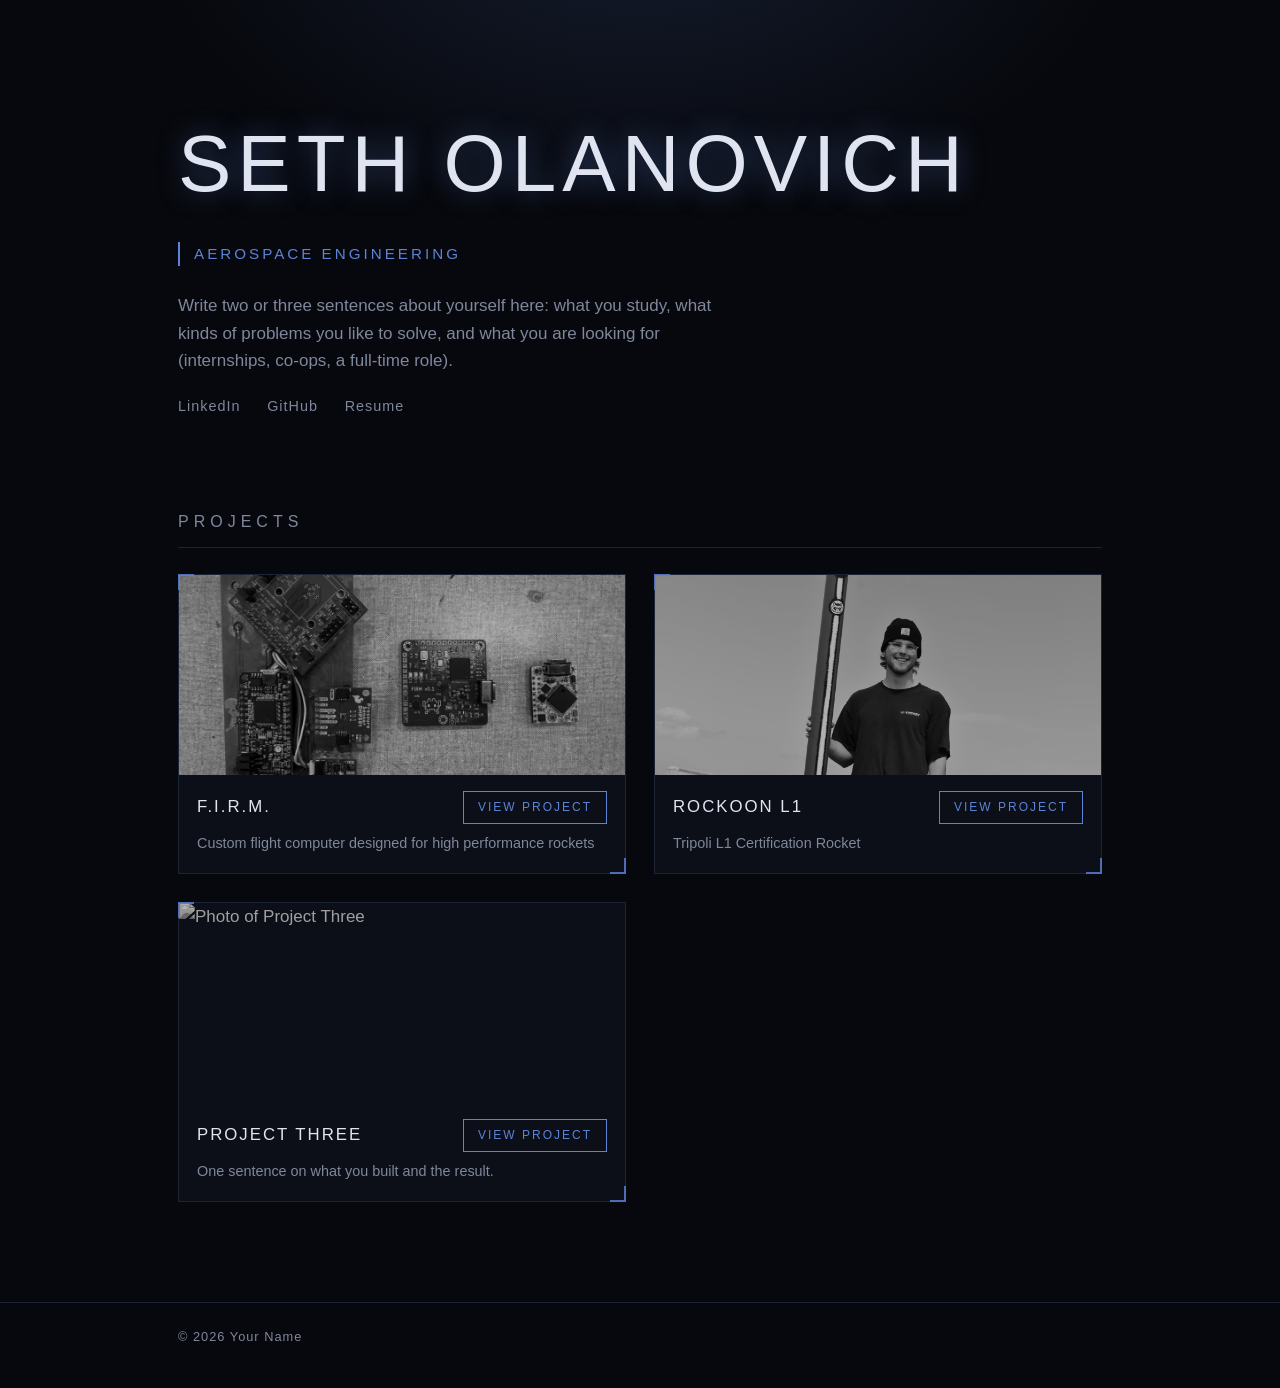
==== commit b7eeed18: "update photos" ====
--- a/index.html
+++ b/index.html
@@ -42,21 +42,21 @@
           <img src="images/all-firms.jpeg" alt="Photo of Project One">
           <div class="card-body">
             <div class="card-top">
-              <h3>Project One</h3>
+              <h3>F.I.R.M.</h3>
               <a class="btn" href="Projects/project-1.html">View project</a>
             </div>
-            <p>One sentence on what you built and the result.</p>
+            <p>Custom flight computer designed for high performance rockets</p>
           </div>
         </article>
 
         <article class="card">
-          <img src="images/project-2.jpg" alt="Photo of Project Two">
+          <img src="images/rockoon-standingwith.JPG" alt="Photo of Project Two">
           <div class="card-body">
             <div class="card-top">
-              <h3>Project Two</h3>
+              <h3>Rockoon L1</h3>
               <a class="btn" href="projects/project-2.html">View project</a>
             </div>
-            <p>One sentence on what you built and the result.</p>
+            <p>Tripoli L1 Certification Rocket</p>
           </div>
         </article>
 
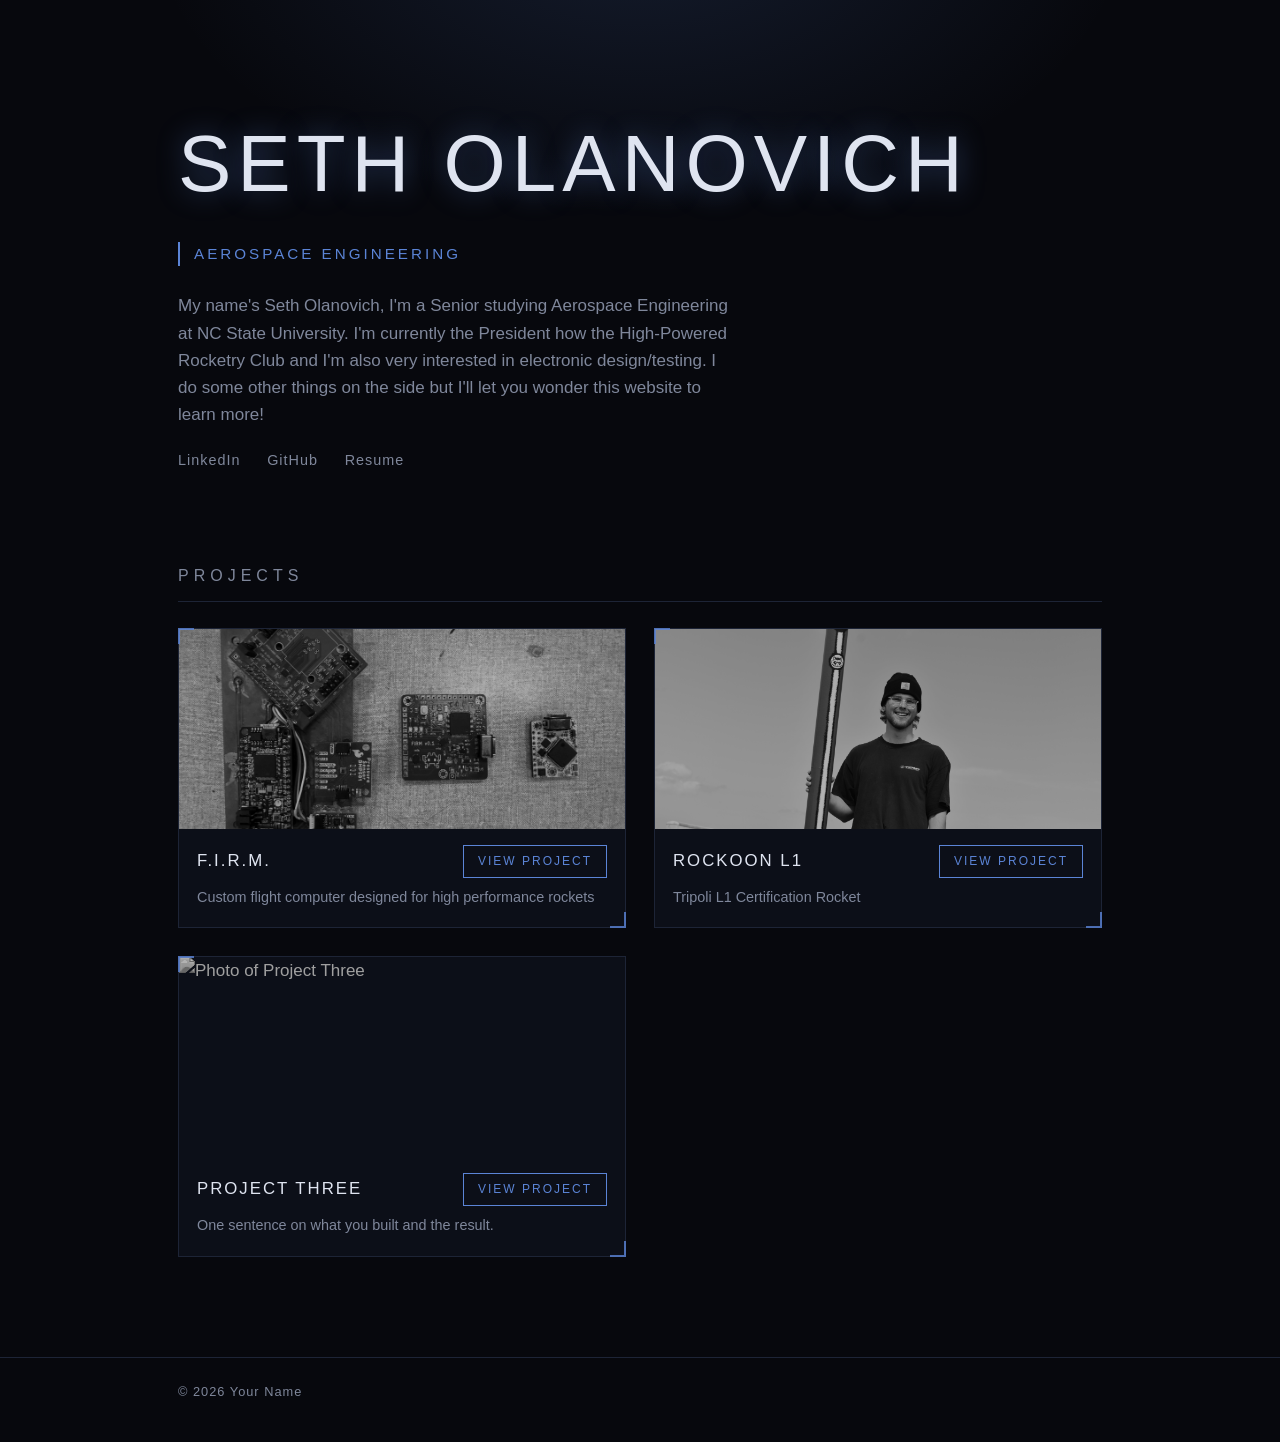
==== commit 8a59a91b: "new proj" ====
--- a/index.html
+++ b/index.html
@@ -19,9 +19,11 @@
 
       <!-- 2. ABOUT YOU -->
       <p>
-        Write two or three sentences about yourself here: what you study, what
-        kinds of problems you like to solve, and what you are looking for
-        (internships, co-ops, a full-time role).
+        My name's Seth Olanovich, I'm a Senior studying Aerospace Engineering 
+        at NC State University. I'm currently the President how the High-Powered 
+        Rocketry Club and I'm also very interested in electronic design/testing. 
+        I do some other things on the side but I'll let you wonder this website 
+        to learn more!
       </p>
       <div class="links">
         <a href="https://www.linkedin.com/in/seth-olanovich-65327b2b5/">LinkedIn</a>
